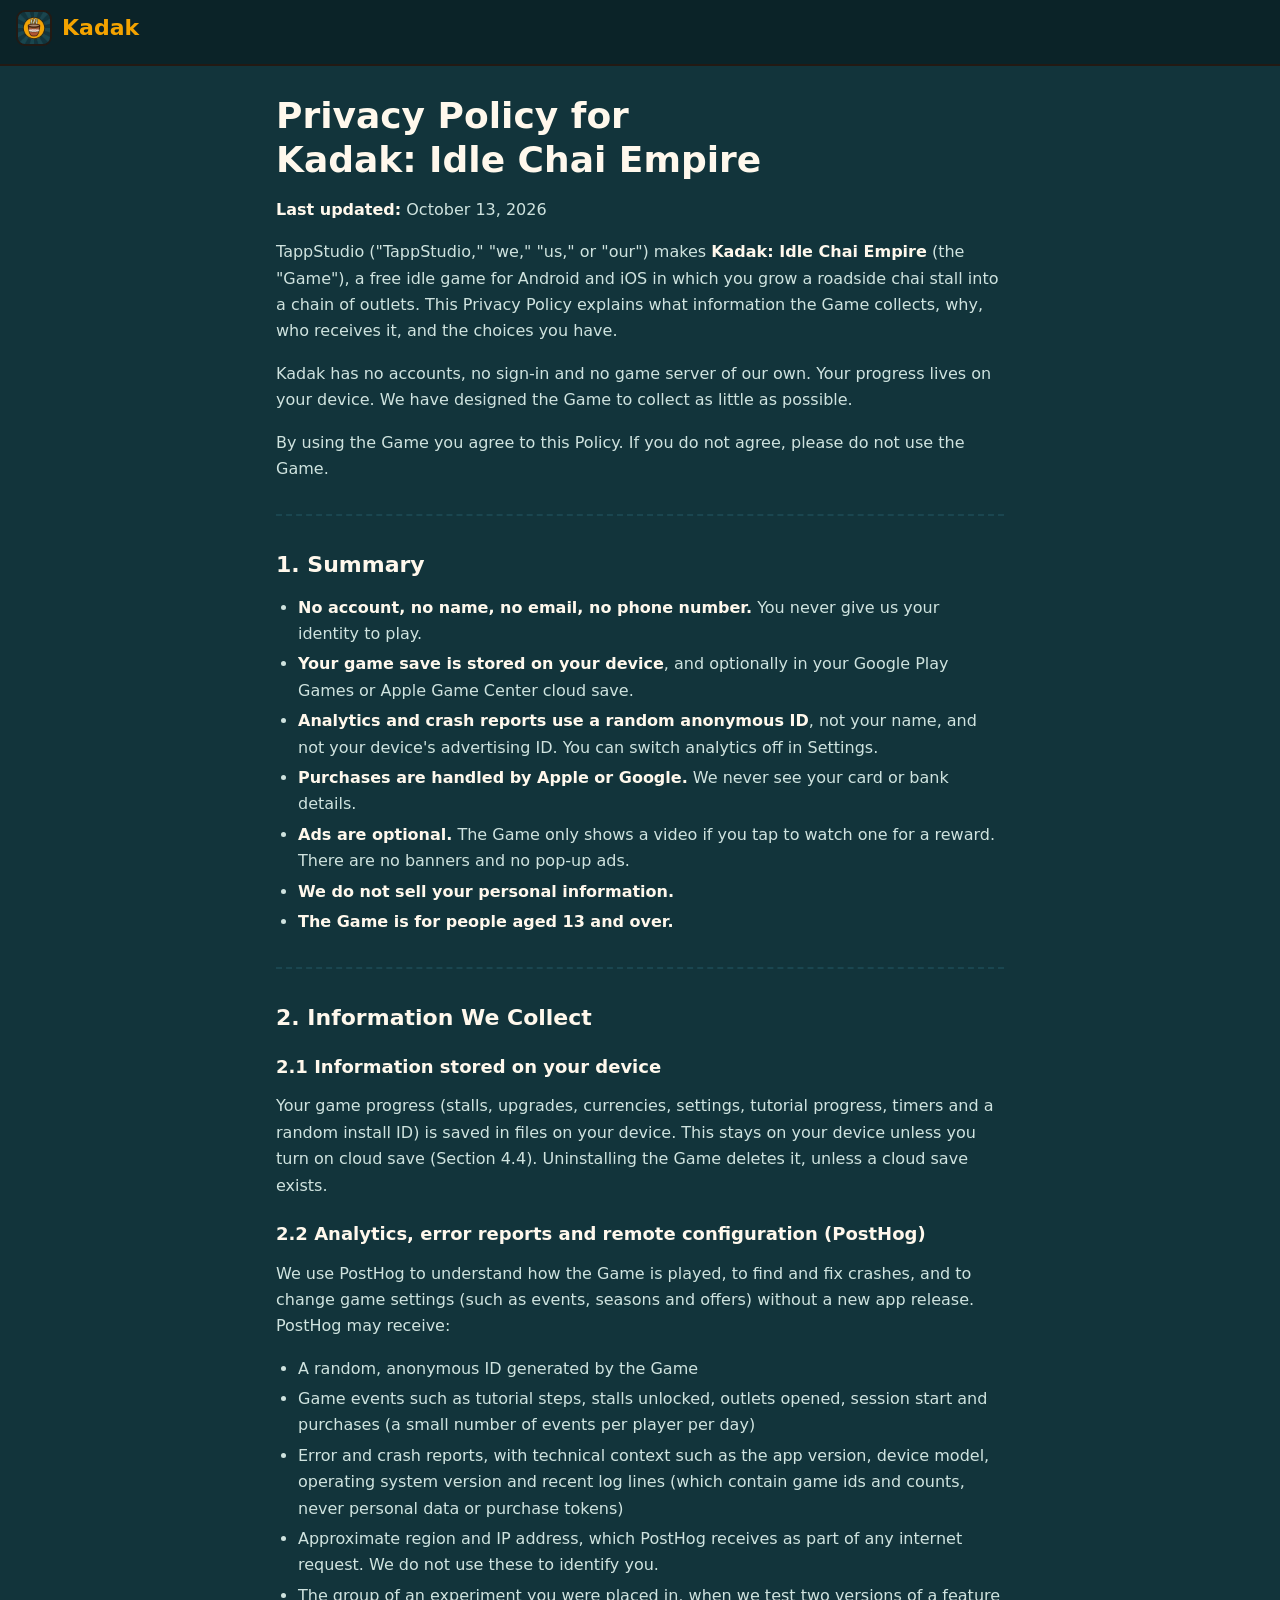
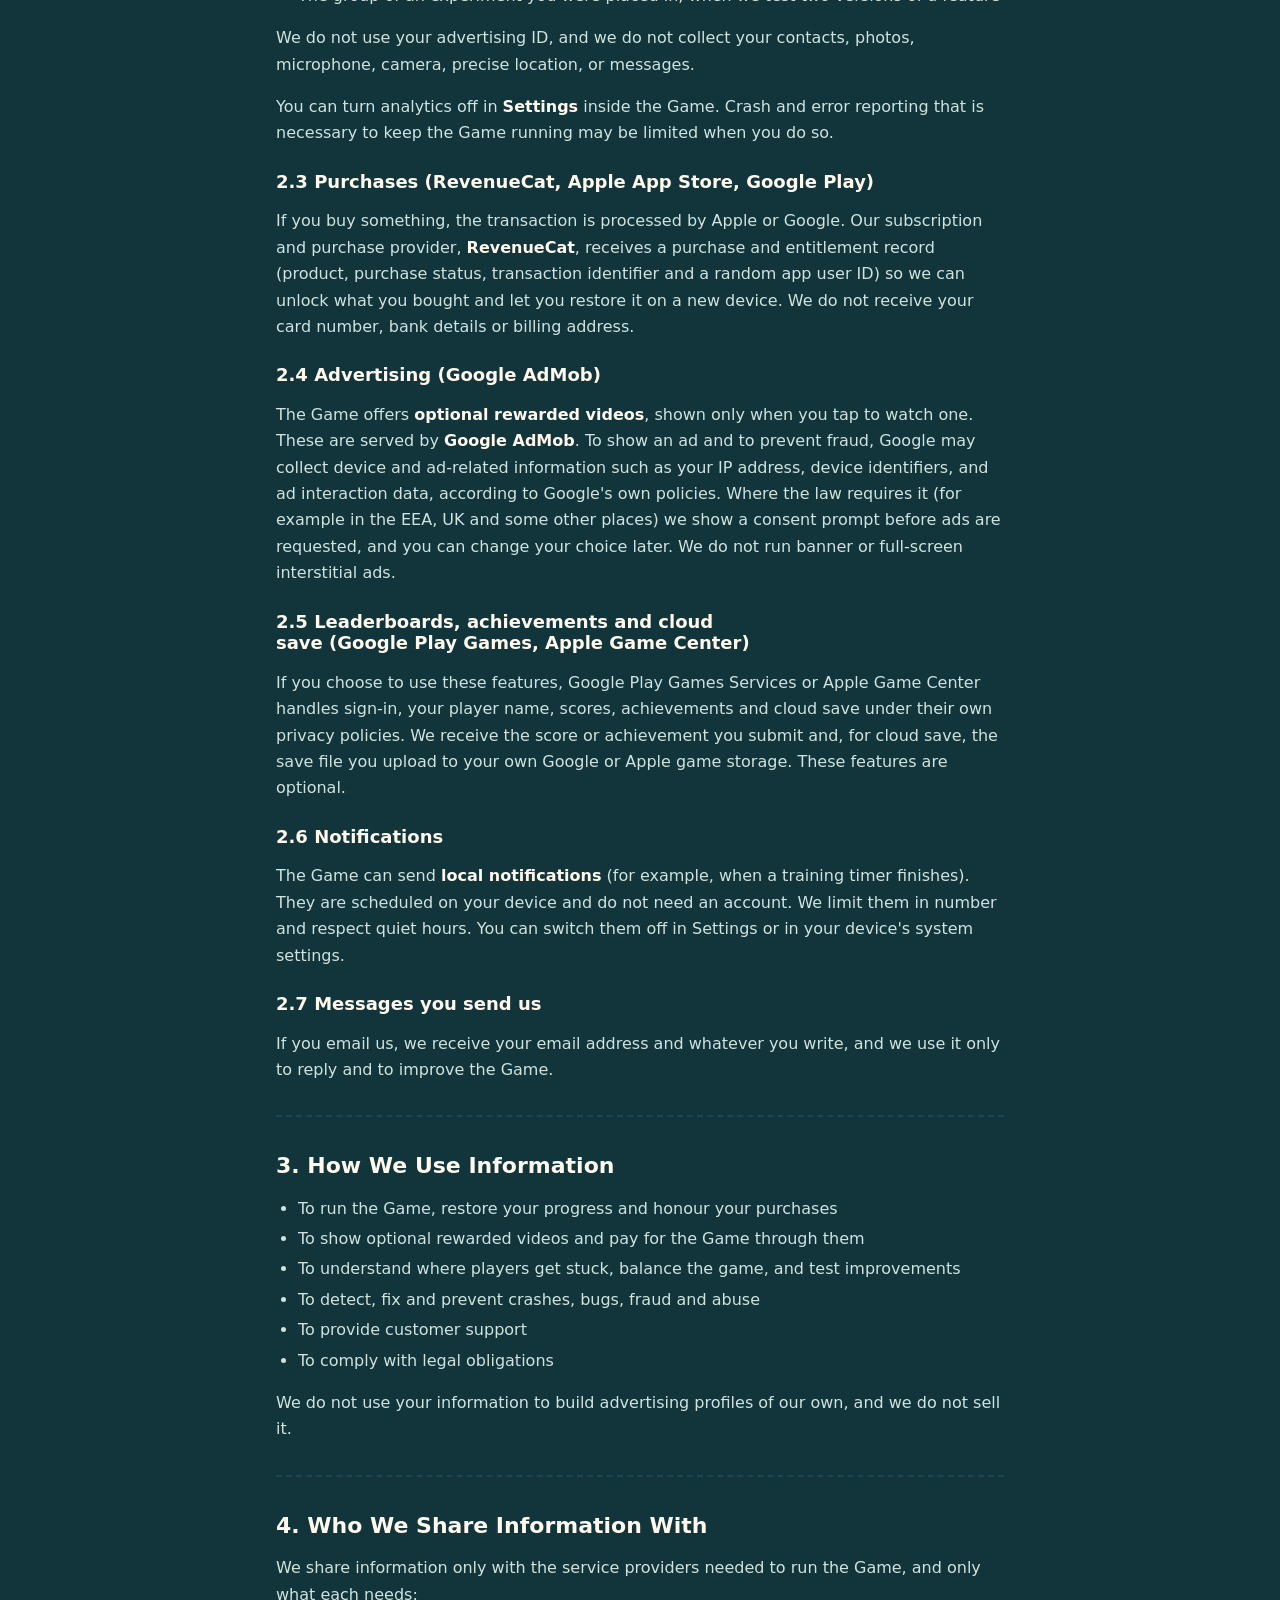
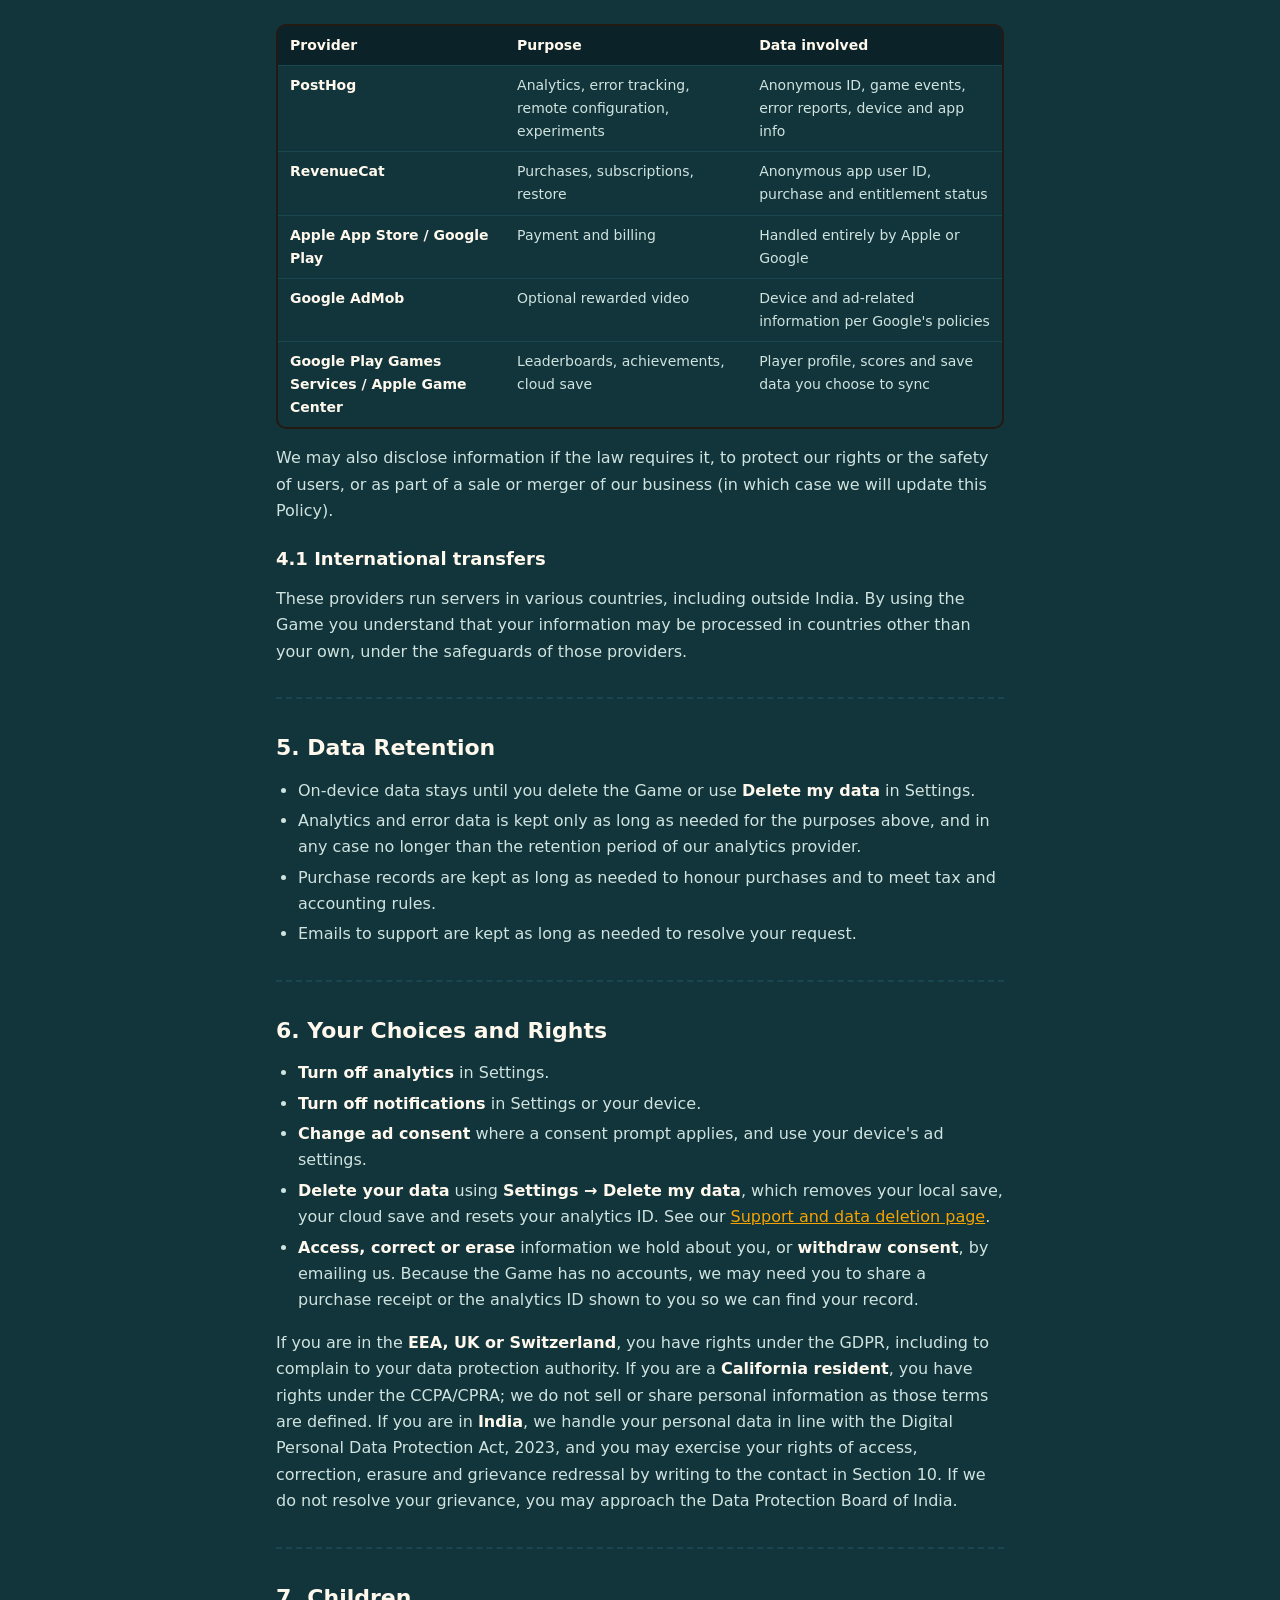
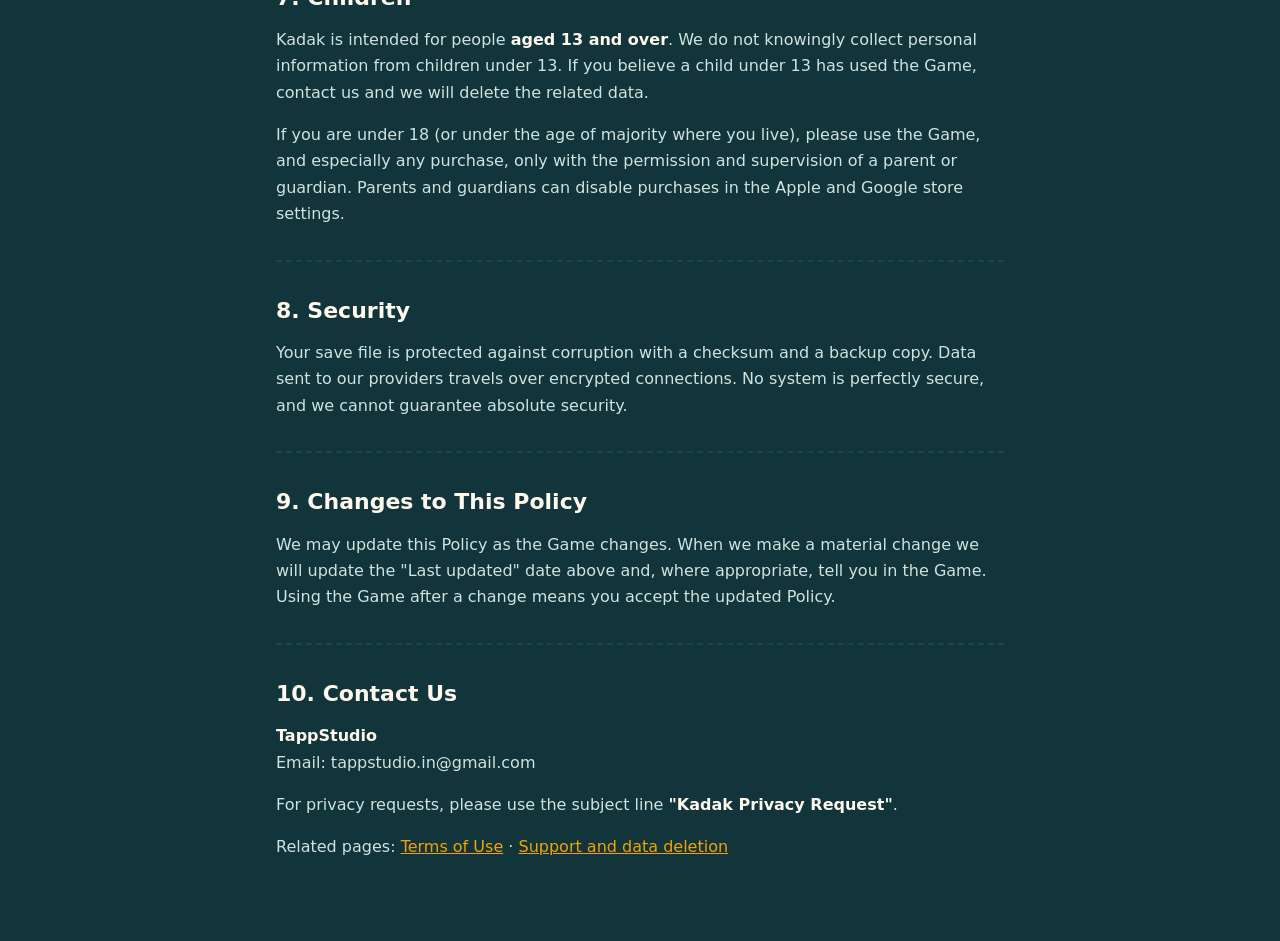
==== privacy-policy/index.html @ 05699f22 "feat: Kadak teaser (live-sky tapri) and legal pages for kadakchai.tappstudio.in Co-Authored-By: Clau" ====
<!DOCTYPE html>
<html lang="en">
<head>
<meta charset="utf-8">
<meta name="viewport" content="width=device-width, initial-scale=1, viewport-fit=cover">
<title>Privacy Policy | Kadak</title>
<meta name="description" content="Privacy Policy for Kadak: Idle Chai Empire by TappStudio.">
<meta name="robots" content="noindex">
<link rel="canonical" href="https://kadakchai.tappstudio.in/privacy-policy/">
<meta name="theme-color" content="#12343B">
<meta name="color-scheme" content="dark">
<link rel="icon" href="/assets/favicon-48.png" sizes="48x48">
<link rel="apple-touch-icon" href="/assets/apple-touch-icon.png">
<link rel="stylesheet" href="/assets/legal.css">
</head>
<body>
<header class="bar"><a href="/"><img src="/assets/icon-96.webp" alt="" width="36" height="36">Kadak</a></header>
<main class="doc">
<h1 id="privacy-policy-for-kadak-idle-chai-empire">Privacy Policy for Kadak: Idle Chai Empire</h1>
<p><strong>Last updated:</strong> October 13, 2026</p>
<p>TappStudio ("TappStudio," "we," "us," or "our") makes <strong>Kadak: Idle Chai Empire</strong> (the "Game"), a free idle game for Android and iOS in which you grow a roadside chai stall into a chain of outlets. This Privacy Policy explains what information the Game collects, why, who receives it, and the choices you have.</p>
<p>Kadak has no accounts, no sign-in and no game server of our own. Your progress lives on your device. We have designed the Game to collect as little as possible.</p>
<p>By using the Game you agree to this Policy. If you do not agree, please do not use the Game.</p>
<hr />
<h2 id="1-summary">1. Summary</h2>
<ul>
<li><strong>No account, no name, no email, no phone number.</strong> You never give us your identity to play.</li>
<li><strong>Your game save is stored on your device</strong>, and optionally in your Google Play Games or Apple Game Center cloud save.</li>
<li><strong>Analytics and crash reports use a random anonymous ID</strong>, not your name, and not your device's advertising ID. You can switch analytics off in Settings.</li>
<li><strong>Purchases are handled by Apple or Google.</strong> We never see your card or bank details.</li>
<li><strong>Ads are optional.</strong> The Game only shows a video if you tap to watch one for a reward. There are no banners and no pop-up ads.</li>
<li><strong>We do not sell your personal information.</strong></li>
<li><strong>The Game is for people aged 13 and over.</strong></li>
</ul>
<hr />
<h2 id="2-information-we-collect">2. Information We Collect</h2>
<h3 id="21-information-stored-on-your-device">2.1 Information stored on your device</h3>
<p>Your game progress (stalls, upgrades, currencies, settings, tutorial progress, timers and a random install ID) is saved in files on your device. This stays on your device unless you turn on cloud save (Section 4.4). Uninstalling the Game deletes it, unless a cloud save exists.</p>
<h3 id="22-analytics-error-reports-and-remote-configuration-posthog">2.2 Analytics, error reports and remote configuration (PostHog)</h3>
<p>We use PostHog to understand how the Game is played, to find and fix crashes, and to change game settings (such as events, seasons and offers) without a new app release. PostHog may receive:</p>
<ul>
<li>A random, anonymous ID generated by the Game</li>
<li>Game events such as tutorial steps, stalls unlocked, outlets opened, session start and purchases (a small number of events per player per day)</li>
<li>Error and crash reports, with technical context such as the app version, device model, operating system version and recent log lines (which contain game ids and counts, never personal data or purchase tokens)</li>
<li>Approximate region and IP address, which PostHog receives as part of any internet request. We do not use these to identify you.</li>
<li>The group of an experiment you were placed in, when we test two versions of a feature</li>
</ul>
<p>We do not use your advertising ID, and we do not collect your contacts, photos, microphone, camera, precise location, or messages.</p>
<p>You can turn analytics off in <strong>Settings</strong> inside the Game. Crash and error reporting that is necessary to keep the Game running may be limited when you do so.</p>
<h3 id="23-purchases-revenuecat-apple-app-store-google-play">2.3 Purchases (RevenueCat, Apple App Store, Google Play)</h3>
<p>If you buy something, the transaction is processed by Apple or Google. Our subscription and purchase provider, <strong>RevenueCat</strong>, receives a purchase and entitlement record (product, purchase status, transaction identifier and a random app user ID) so we can unlock what you bought and let you restore it on a new device. We do not receive your card number, bank details or billing address.</p>
<h3 id="24-advertising-google-admob">2.4 Advertising (Google AdMob)</h3>
<p>The Game offers <strong>optional rewarded videos</strong>, shown only when you tap to watch one. These are served by <strong>Google AdMob</strong>. To show an ad and to prevent fraud, Google may collect device and ad-related information such as your IP address, device identifiers, and ad interaction data, according to Google's own policies. Where the law requires it (for example in the EEA, UK and some other places) we show a consent prompt before ads are requested, and you can change your choice later. We do not run banner or full-screen interstitial ads.</p>
<h3 id="25-leaderboards-achievements-and-cloud-save-google-play-games-apple-game-center">2.5 Leaderboards, achievements and cloud save (Google Play Games, Apple Game Center)</h3>
<p>If you choose to use these features, Google Play Games Services or Apple Game Center handles sign-in, your player name, scores, achievements and cloud save under their own privacy policies. We receive the score or achievement you submit and, for cloud save, the save file you upload to your own Google or Apple game storage. These features are optional.</p>
<h3 id="26-notifications">2.6 Notifications</h3>
<p>The Game can send <strong>local notifications</strong> (for example, when a training timer finishes). They are scheduled on your device and do not need an account. We limit them in number and respect quiet hours. You can switch them off in Settings or in your device's system settings.</p>
<h3 id="27-messages-you-send-us">2.7 Messages you send us</h3>
<p>If you email us, we receive your email address and whatever you write, and we use it only to reply and to improve the Game.</p>
<hr />
<h2 id="3-how-we-use-information">3. How We Use Information</h2>
<ul>
<li>To run the Game, restore your progress and honour your purchases</li>
<li>To show optional rewarded videos and pay for the Game through them</li>
<li>To understand where players get stuck, balance the game, and test improvements</li>
<li>To detect, fix and prevent crashes, bugs, fraud and abuse</li>
<li>To provide customer support</li>
<li>To comply with legal obligations</li>
</ul>
<p>We do not use your information to build advertising profiles of our own, and we do not sell it.</p>
<hr />
<h2 id="4-who-we-share-information-with">4. Who We Share Information With</h2>
<p>We share information only with the service providers needed to run the Game, and only what each needs:</p>
<div class="table"><table>
<thead>
<tr>
<th>Provider</th>
<th>Purpose</th>
<th>Data involved</th>
</tr>
</thead>
<tbody>
<tr>
<td><strong>PostHog</strong></td>
<td>Analytics, error tracking, remote configuration, experiments</td>
<td>Anonymous ID, game events, error reports, device and app info</td>
</tr>
<tr>
<td><strong>RevenueCat</strong></td>
<td>Purchases, subscriptions, restore</td>
<td>Anonymous app user ID, purchase and entitlement status</td>
</tr>
<tr>
<td><strong>Apple App Store / Google Play</strong></td>
<td>Payment and billing</td>
<td>Handled entirely by Apple or Google</td>
</tr>
<tr>
<td><strong>Google AdMob</strong></td>
<td>Optional rewarded video</td>
<td>Device and ad-related information per Google's policies</td>
</tr>
<tr>
<td><strong>Google Play Games Services / Apple Game Center</strong></td>
<td>Leaderboards, achievements, cloud save</td>
<td>Player profile, scores and save data you choose to sync</td>
</tr>
</tbody>
</table></div>
<p>We may also disclose information if the law requires it, to protect our rights or the safety of users, or as part of a sale or merger of our business (in which case we will update this Policy).</p>
<h3 id="41-international-transfers">4.1 International transfers</h3>
<p>These providers run servers in various countries, including outside India. By using the Game you understand that your information may be processed in countries other than your own, under the safeguards of those providers.</p>
<hr />
<h2 id="5-data-retention">5. Data Retention</h2>
<ul>
<li>On-device data stays until you delete the Game or use <strong>Delete my data</strong> in Settings.</li>
<li>Analytics and error data is kept only as long as needed for the purposes above, and in any case no longer than the retention period of our analytics provider.</li>
<li>Purchase records are kept as long as needed to honour purchases and to meet tax and accounting rules.</li>
<li>Emails to support are kept as long as needed to resolve your request.</li>
</ul>
<hr />
<h2 id="6-your-choices-and-rights">6. Your Choices and Rights</h2>
<ul>
<li><strong>Turn off analytics</strong> in Settings.</li>
<li><strong>Turn off notifications</strong> in Settings or your device.</li>
<li><strong>Change ad consent</strong> where a consent prompt applies, and use your device's ad settings.</li>
<li><strong>Delete your data</strong> using <strong>Settings → Delete my data</strong>, which removes your local save, your cloud save and resets your analytics ID. See our <a href="https://kadakchai.tappstudio.in/support/">Support and data deletion page</a>.</li>
<li><strong>Access, correct or erase</strong> information we hold about you, or <strong>withdraw consent</strong>, by emailing us. Because the Game has no accounts, we may need you to share a purchase receipt or the analytics ID shown to you so we can find your record.</li>
</ul>
<p>If you are in the <strong>EEA, UK or Switzerland</strong>, you have rights under the GDPR, including to complain to your data protection authority. If you are a <strong>California resident</strong>, you have rights under the CCPA/CPRA; we do not sell or share personal information as those terms are defined. If you are in <strong>India</strong>, we handle your personal data in line with the Digital Personal Data Protection Act, 2023, and you may exercise your rights of access, correction, erasure and grievance redressal by writing to the contact in Section 10. If we do not resolve your grievance, you may approach the Data Protection Board of India.</p>
<hr />
<h2 id="7-children">7. Children</h2>
<p>Kadak is intended for people <strong>aged 13 and over</strong>. We do not knowingly collect personal information from children under 13. If you believe a child under 13 has used the Game, contact us and we will delete the related data.</p>
<p>If you are under 18 (or under the age of majority where you live), please use the Game, and especially any purchase, only with the permission and supervision of a parent or guardian. Parents and guardians can disable purchases in the Apple and Google store settings.</p>
<hr />
<h2 id="8-security">8. Security</h2>
<p>Your save file is protected against corruption with a checksum and a backup copy. Data sent to our providers travels over encrypted connections. No system is perfectly secure, and we cannot guarantee absolute security.</p>
<hr />
<h2 id="9-changes-to-this-policy">9. Changes to This Policy</h2>
<p>We may update this Policy as the Game changes. When we make a material change we will update the "Last updated" date above and, where appropriate, tell you in the Game. Using the Game after a change means you accept the updated Policy.</p>
<hr />
<h2 id="10-contact-us">10. Contact Us</h2>
<p><strong>TappStudio</strong><br />
Email: tappstudio.in@gmail.com</p>
<p>For privacy requests, please use the subject line <strong>"Kadak Privacy Request"</strong>.</p>
<p>Related pages: <a href="https://kadakchai.tappstudio.in/terms/">Terms of Use</a> · <a href="https://kadakchai.tappstudio.in/support/">Support and data deletion</a></p>
</main>
</body>
</html>
---- assets/legal.css ----
/* Legal and support pages: Pital night ground, newsprint text. */
:root {
  --night-deep: #0B2328; --night: #12343B; --night-raised: #1A4650;
  --tulsi: #8EC3BF; --steam: #CFE3DF; --paper: #FFF8EC; --ink: #231A14;
  --marigold: #F4A300; --haldi: #FFE1AD;
  color-scheme: dark;
}
* { box-sizing: border-box; }
body { margin: 0; background: var(--night); color: var(--steam); font: 400 16px/1.65 Mukta, system-ui, -apple-system, "Segoe UI", sans-serif; -webkit-text-size-adjust: 100%; }
.bar { position: sticky; top: 0; background: var(--night-deep); border-bottom: 2px solid var(--ink); padding: 10px 16px; padding-top: calc(env(safe-area-inset-top) + 10px); }
.bar a { display: inline-flex; align-items: center; gap: 10px; color: var(--marigold); font: 800 22px/1 "Baloo 2", system-ui, sans-serif; text-decoration: none; }
.bar img { border-radius: 9px; border: 2px solid var(--ink); }
.doc { max-width: 760px; margin: 0 auto; padding: 28px 16px 64px; overflow-wrap: anywhere; }
h1, h2, h3 { color: var(--paper); line-height: 1.2; text-wrap: balance; }
h1 { font-size: clamp(26px, 6vw, 36px); margin: 0 0 12px; }
h2 { font-size: 22px; margin: 36px 0 8px; }
h3 { font-size: 18px; margin: 24px 0 6px; }
strong { color: var(--paper); }
a { color: var(--marigold); }
a:hover { color: var(--haldi); }
code { background: var(--night-deep); padding: 1px 6px; border-radius: 6px; font-size: .9em; }
hr { border: 0; border-top: 2px dashed var(--night-raised); margin: 32px 0; }
ul, ol { padding-left: 22px; }
li { margin: 4px 0; }
.table { overflow-x: auto; margin: 16px 0; border: 2px solid var(--ink); border-radius: 10px; }
table { border-collapse: collapse; width: 100%; min-width: 520px; font-size: 14px; }
th, td { text-align: left; vertical-align: top; padding: 8px 12px; border-bottom: 1px solid var(--night-raised); }
th { background: var(--night-deep); color: var(--paper); }
tr:last-child td { border-bottom: 0; }
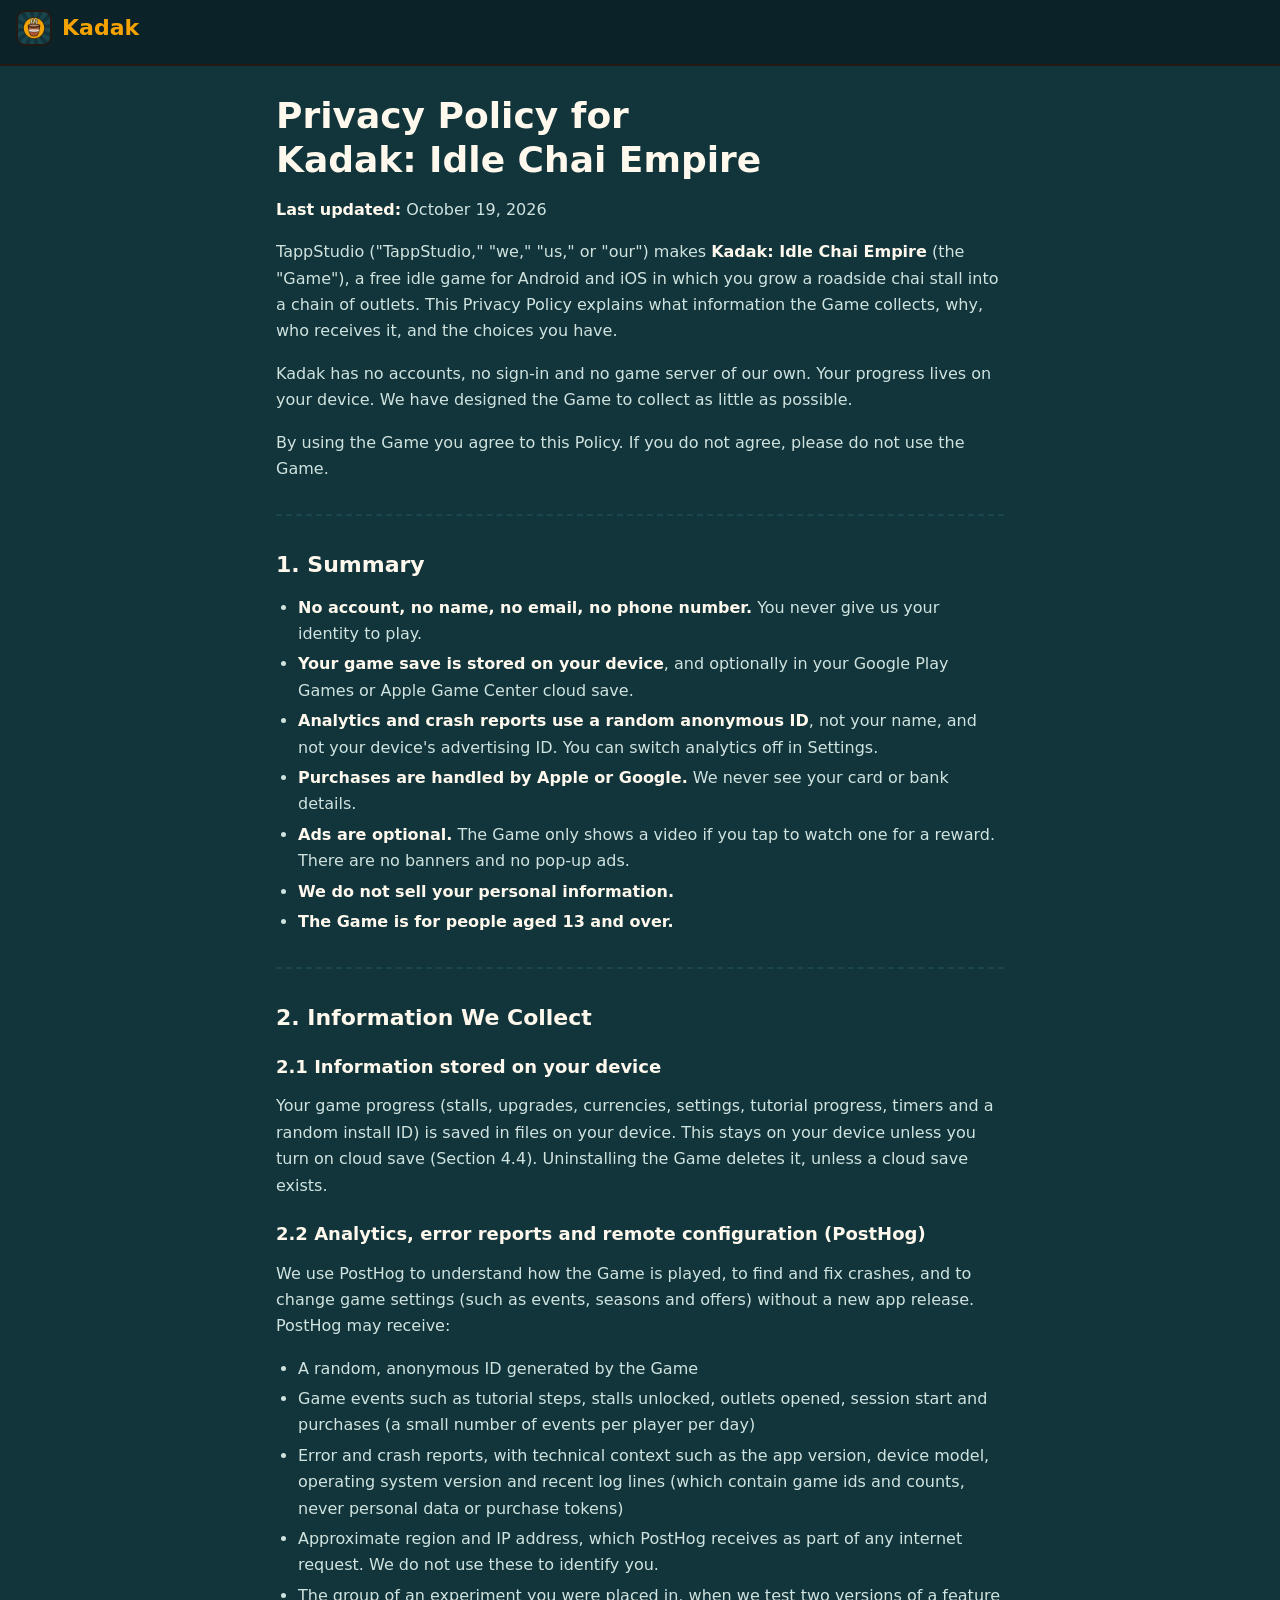
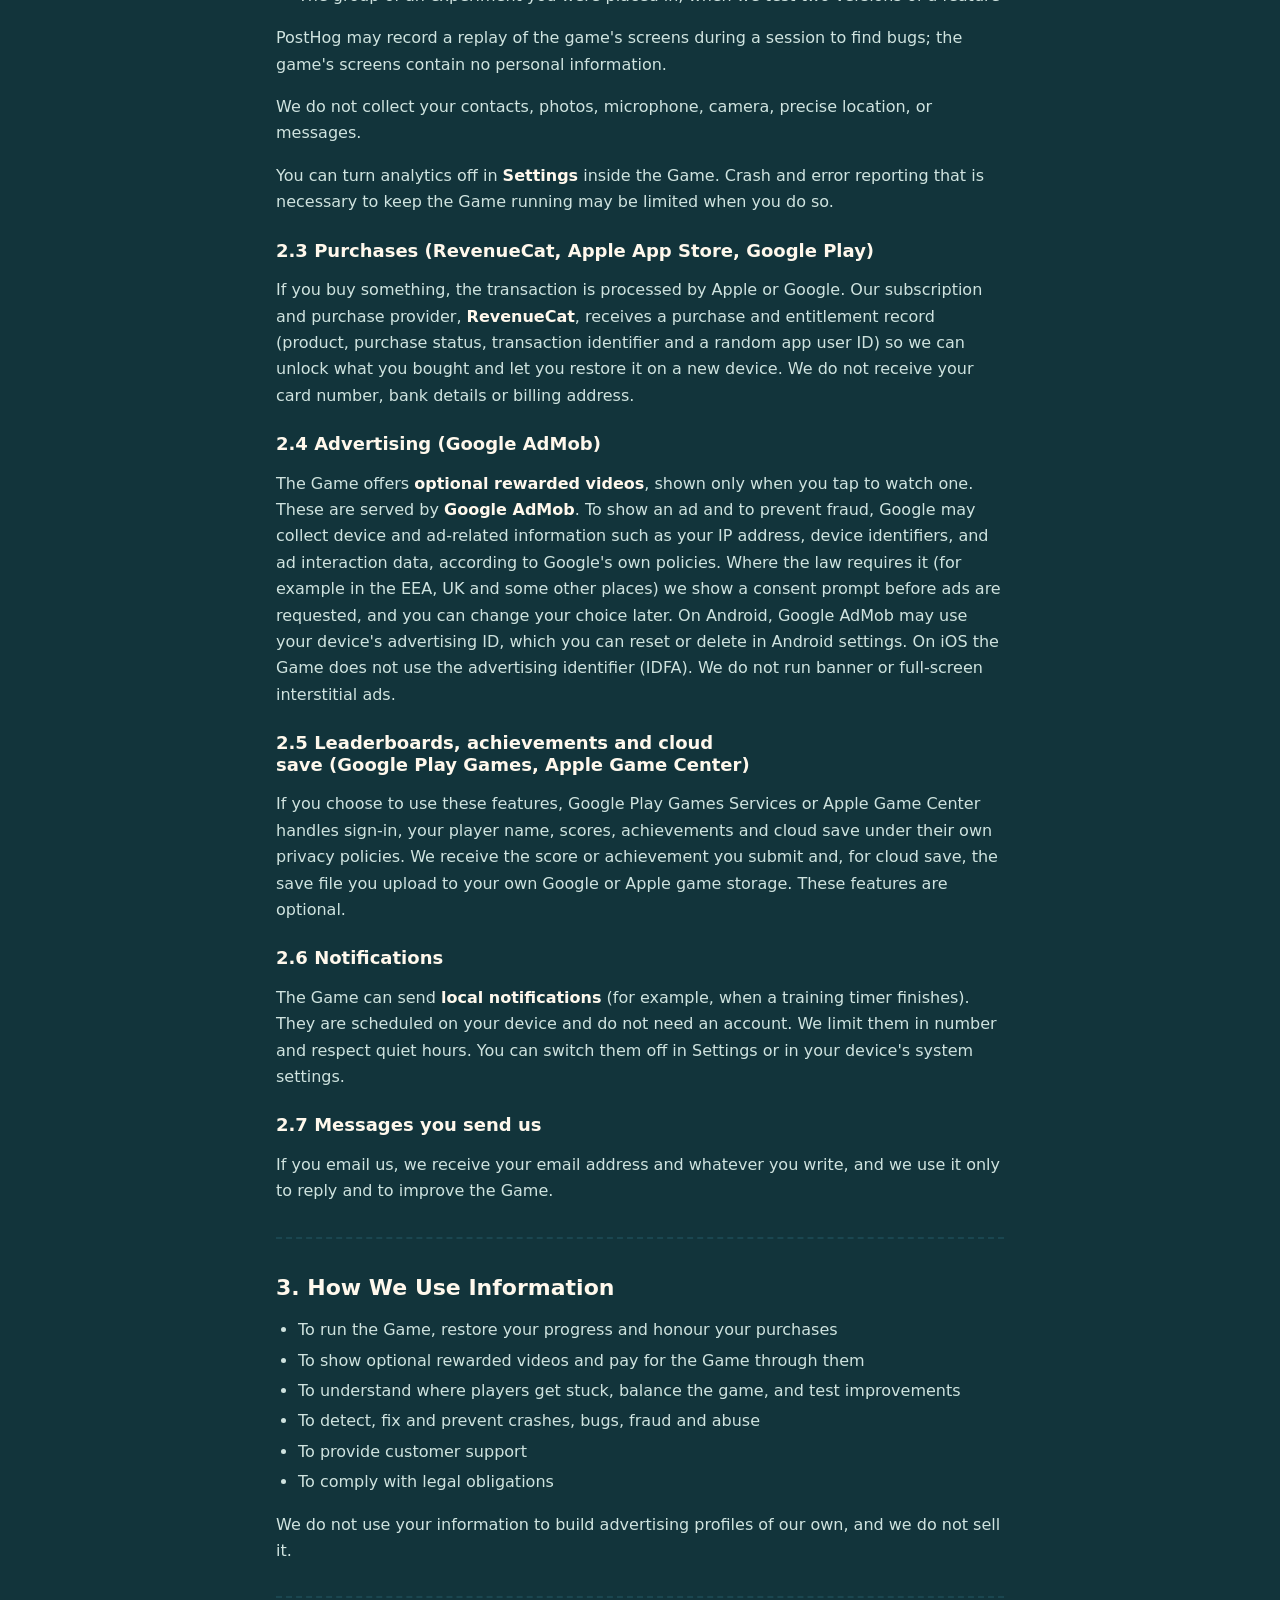
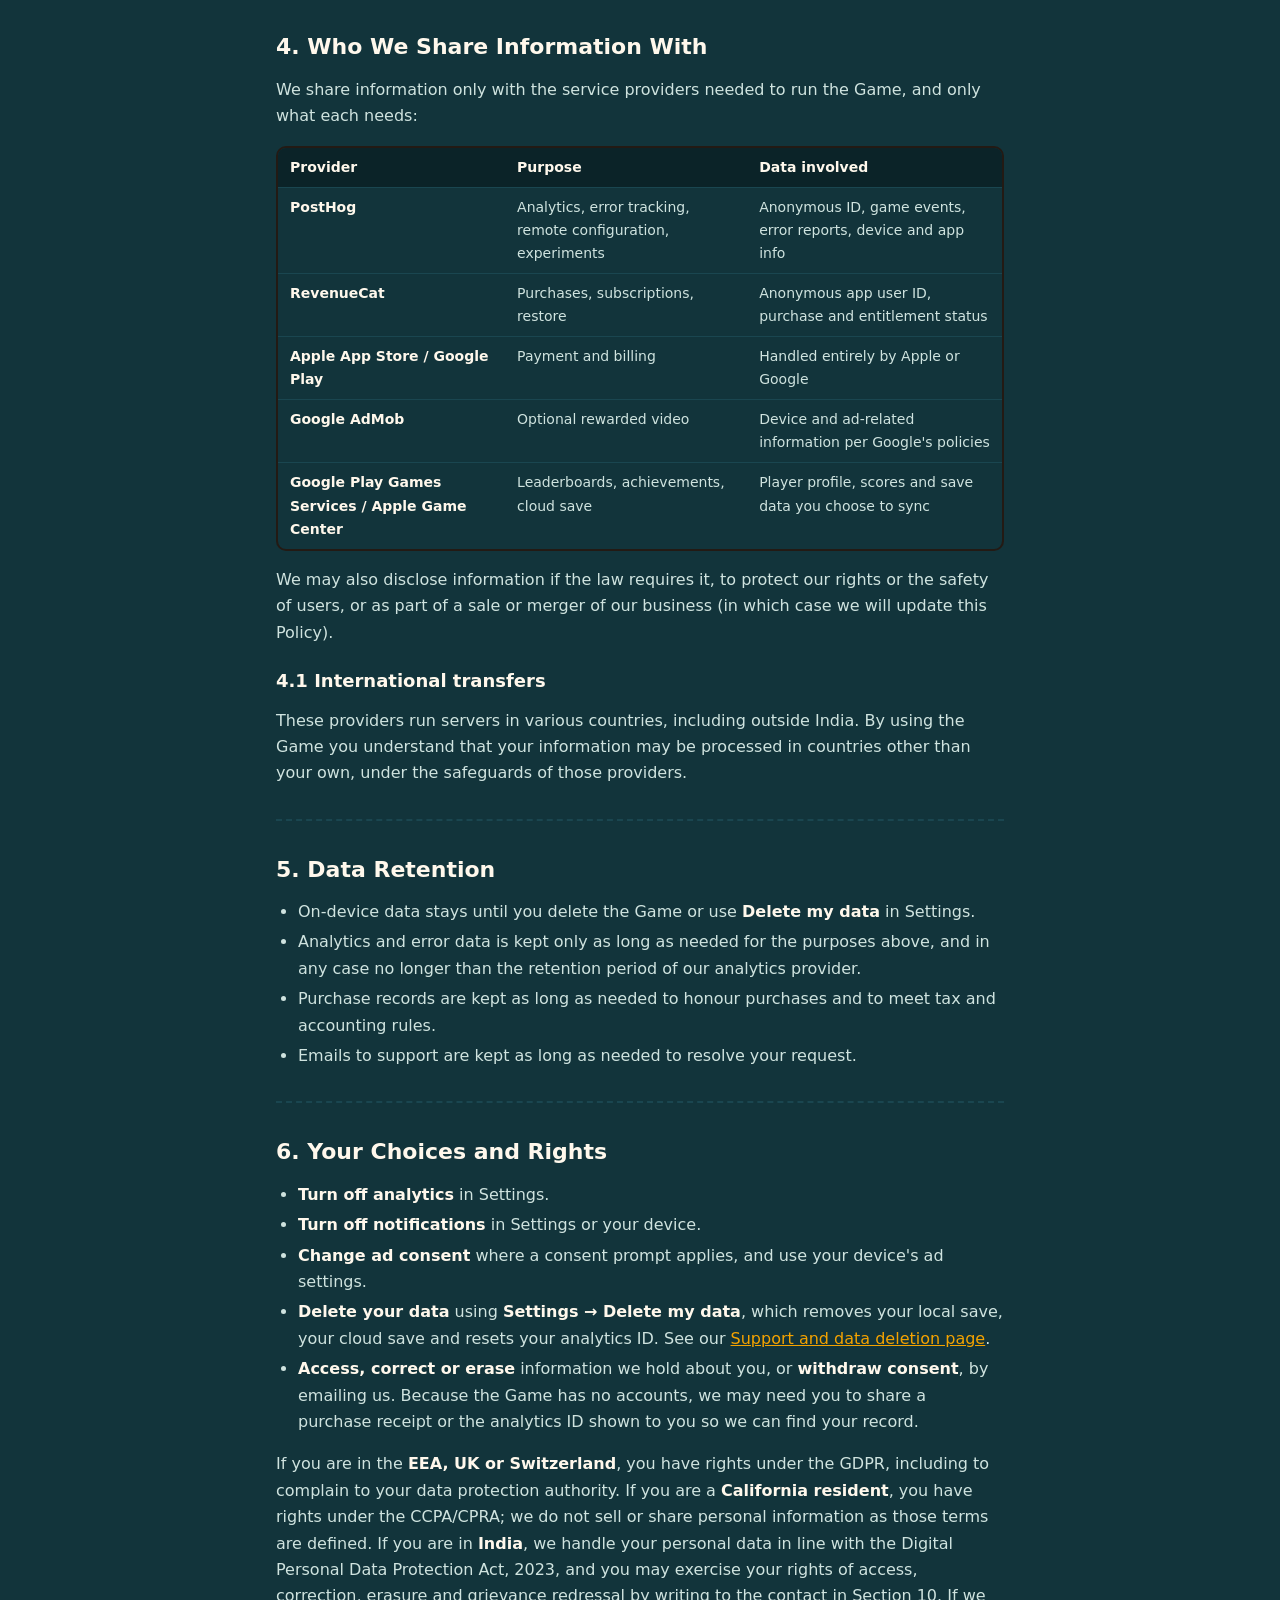
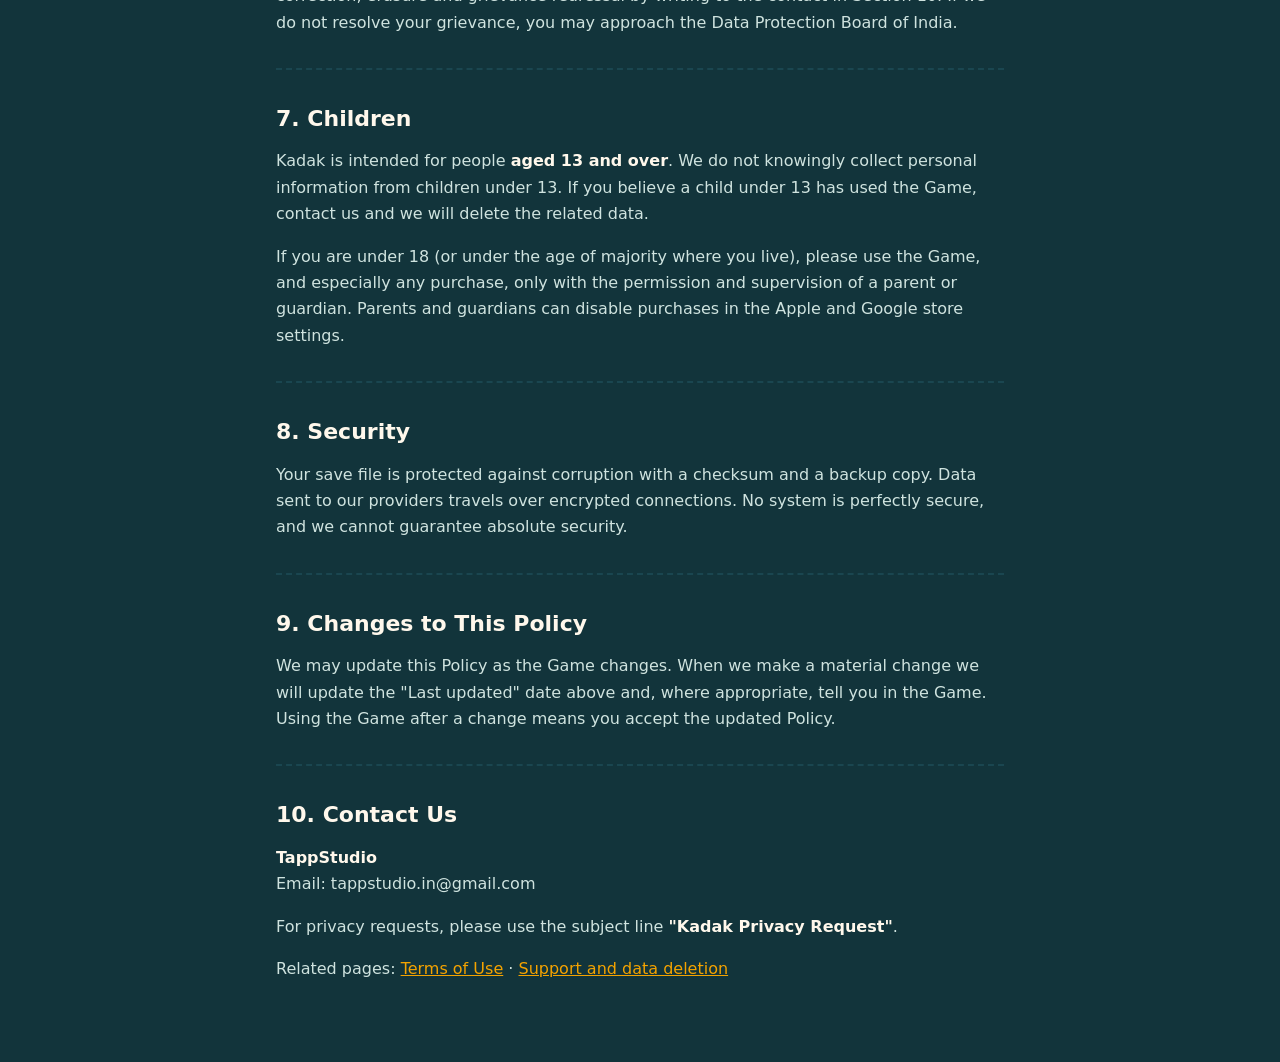
==== commit bf54c7f5: "feat: Privacy policy - PostHog session replay and AdMob advertising ID disclosures Co-Authored-By: C" ====
--- a/privacy-policy/index.html
+++ b/privacy-policy/index.html
@@ -17,7 +17,7 @@
 <header class="bar"><a href="/"><img src="/assets/icon-96.webp" alt="" width="36" height="36">Kadak</a></header>
 <main class="doc">
 <h1 id="privacy-policy-for-kadak-idle-chai-empire">Privacy Policy for Kadak: Idle Chai Empire</h1>
-<p><strong>Last updated:</strong> October 13, 2026</p>
+<p><strong>Last updated:</strong> October 19, 2026</p>
 <p>TappStudio ("TappStudio," "we," "us," or "our") makes <strong>Kadak: Idle Chai Empire</strong> (the "Game"), a free idle game for Android and iOS in which you grow a roadside chai stall into a chain of outlets. This Privacy Policy explains what information the Game collects, why, who receives it, and the choices you have.</p>
 <p>Kadak has no accounts, no sign-in and no game server of our own. Your progress lives on your device. We have designed the Game to collect as little as possible.</p>
 <p>By using the Game you agree to this Policy. If you do not agree, please do not use the Game.</p>
@@ -45,12 +45,13 @@
 <li>Approximate region and IP address, which PostHog receives as part of any internet request. We do not use these to identify you.</li>
 <li>The group of an experiment you were placed in, when we test two versions of a feature</li>
 </ul>
-<p>We do not use your advertising ID, and we do not collect your contacts, photos, microphone, camera, precise location, or messages.</p>
+<p>PostHog may record a replay of the game's screens during a session to find bugs; the game's screens contain no personal information.</p>
+<p>We do not collect your contacts, photos, microphone, camera, precise location, or messages.</p>
 <p>You can turn analytics off in <strong>Settings</strong> inside the Game. Crash and error reporting that is necessary to keep the Game running may be limited when you do so.</p>
 <h3 id="23-purchases-revenuecat-apple-app-store-google-play">2.3 Purchases (RevenueCat, Apple App Store, Google Play)</h3>
 <p>If you buy something, the transaction is processed by Apple or Google. Our subscription and purchase provider, <strong>RevenueCat</strong>, receives a purchase and entitlement record (product, purchase status, transaction identifier and a random app user ID) so we can unlock what you bought and let you restore it on a new device. We do not receive your card number, bank details or billing address.</p>
 <h3 id="24-advertising-google-admob">2.4 Advertising (Google AdMob)</h3>
-<p>The Game offers <strong>optional rewarded videos</strong>, shown only when you tap to watch one. These are served by <strong>Google AdMob</strong>. To show an ad and to prevent fraud, Google may collect device and ad-related information such as your IP address, device identifiers, and ad interaction data, according to Google's own policies. Where the law requires it (for example in the EEA, UK and some other places) we show a consent prompt before ads are requested, and you can change your choice later. We do not run banner or full-screen interstitial ads.</p>
+<p>The Game offers <strong>optional rewarded videos</strong>, shown only when you tap to watch one. These are served by <strong>Google AdMob</strong>. To show an ad and to prevent fraud, Google may collect device and ad-related information such as your IP address, device identifiers, and ad interaction data, according to Google's own policies. Where the law requires it (for example in the EEA, UK and some other places) we show a consent prompt before ads are requested, and you can change your choice later. On Android, Google AdMob may use your device's advertising ID, which you can reset or delete in Android settings. On iOS the Game does not use the advertising identifier (IDFA). We do not run banner or full-screen interstitial ads.</p>
 <h3 id="25-leaderboards-achievements-and-cloud-save-google-play-games-apple-game-center">2.5 Leaderboards, achievements and cloud save (Google Play Games, Apple Game Center)</h3>
 <p>If you choose to use these features, Google Play Games Services or Apple Game Center handles sign-in, your player name, scores, achievements and cloud save under their own privacy policies. We receive the score or achievement you submit and, for cloud save, the save file you upload to your own Google or Apple game storage. These features are optional.</p>
 <h3 id="26-notifications">2.6 Notifications</h3>
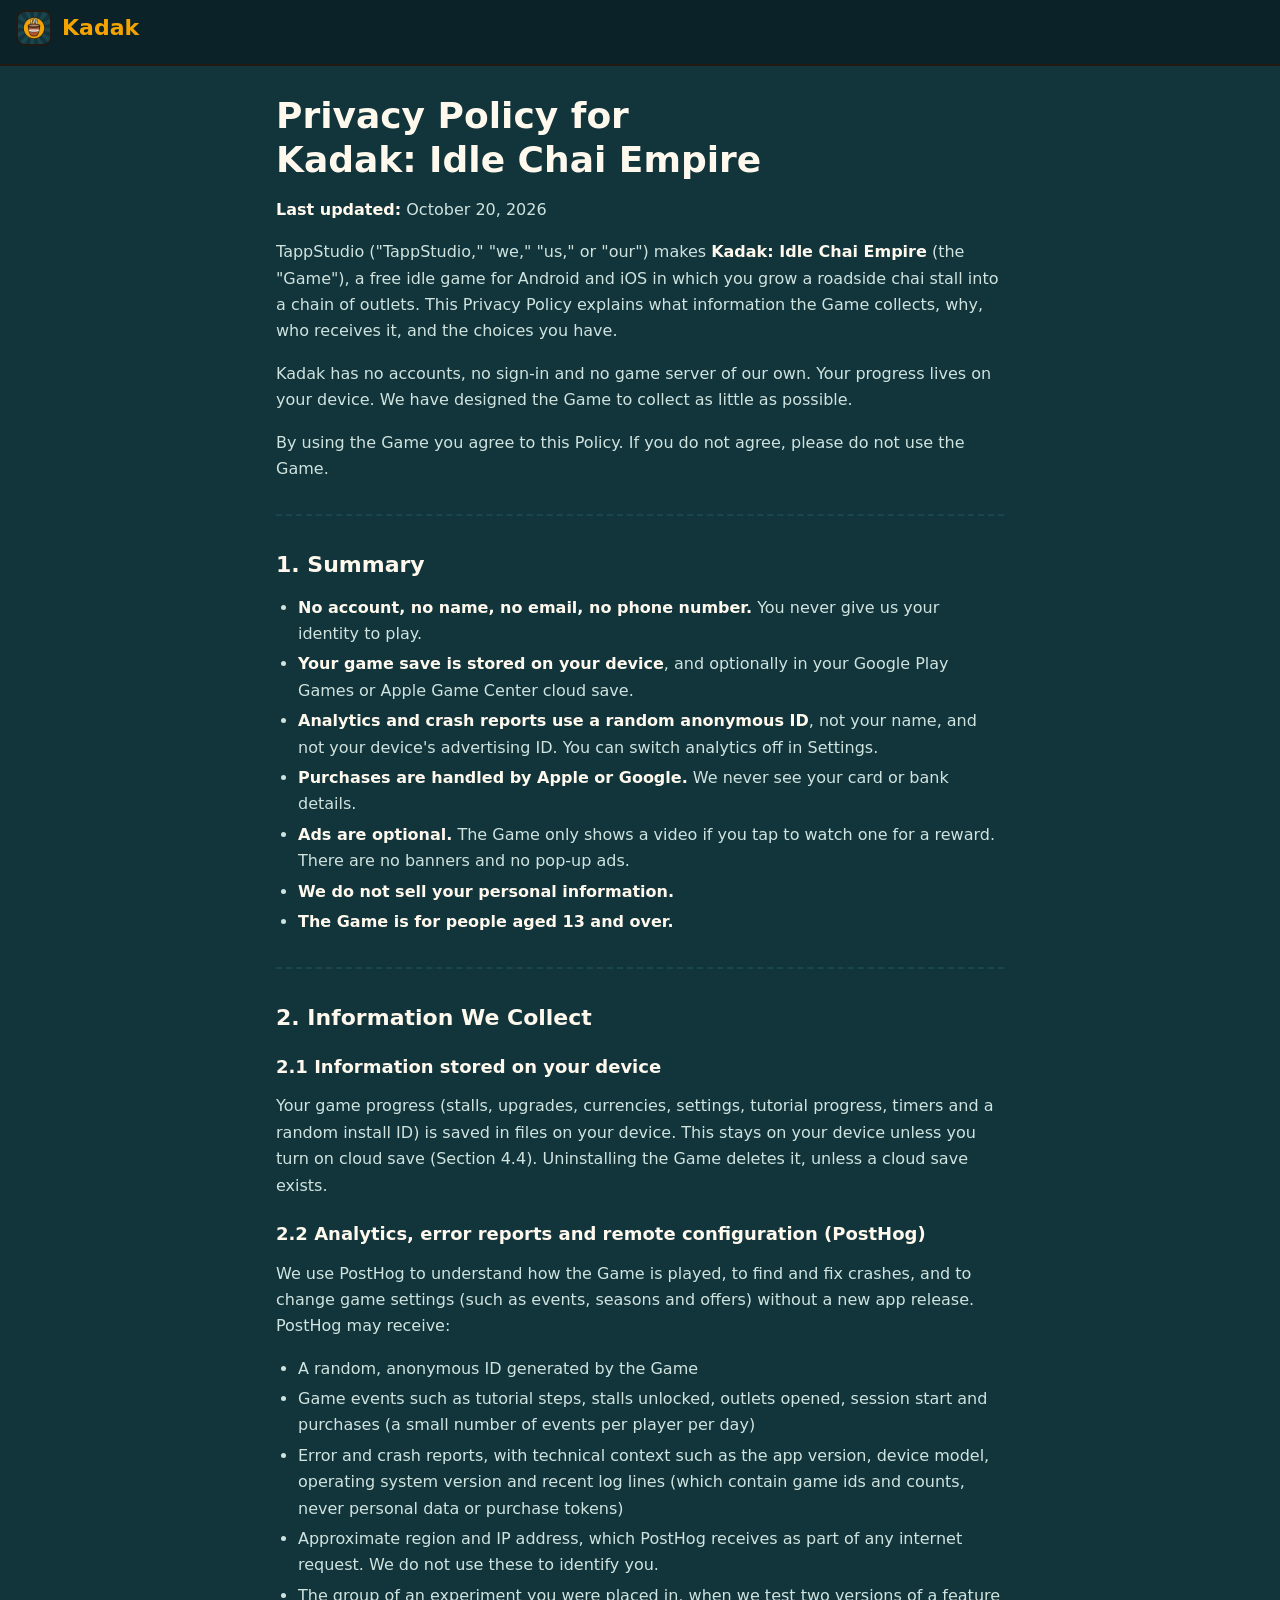
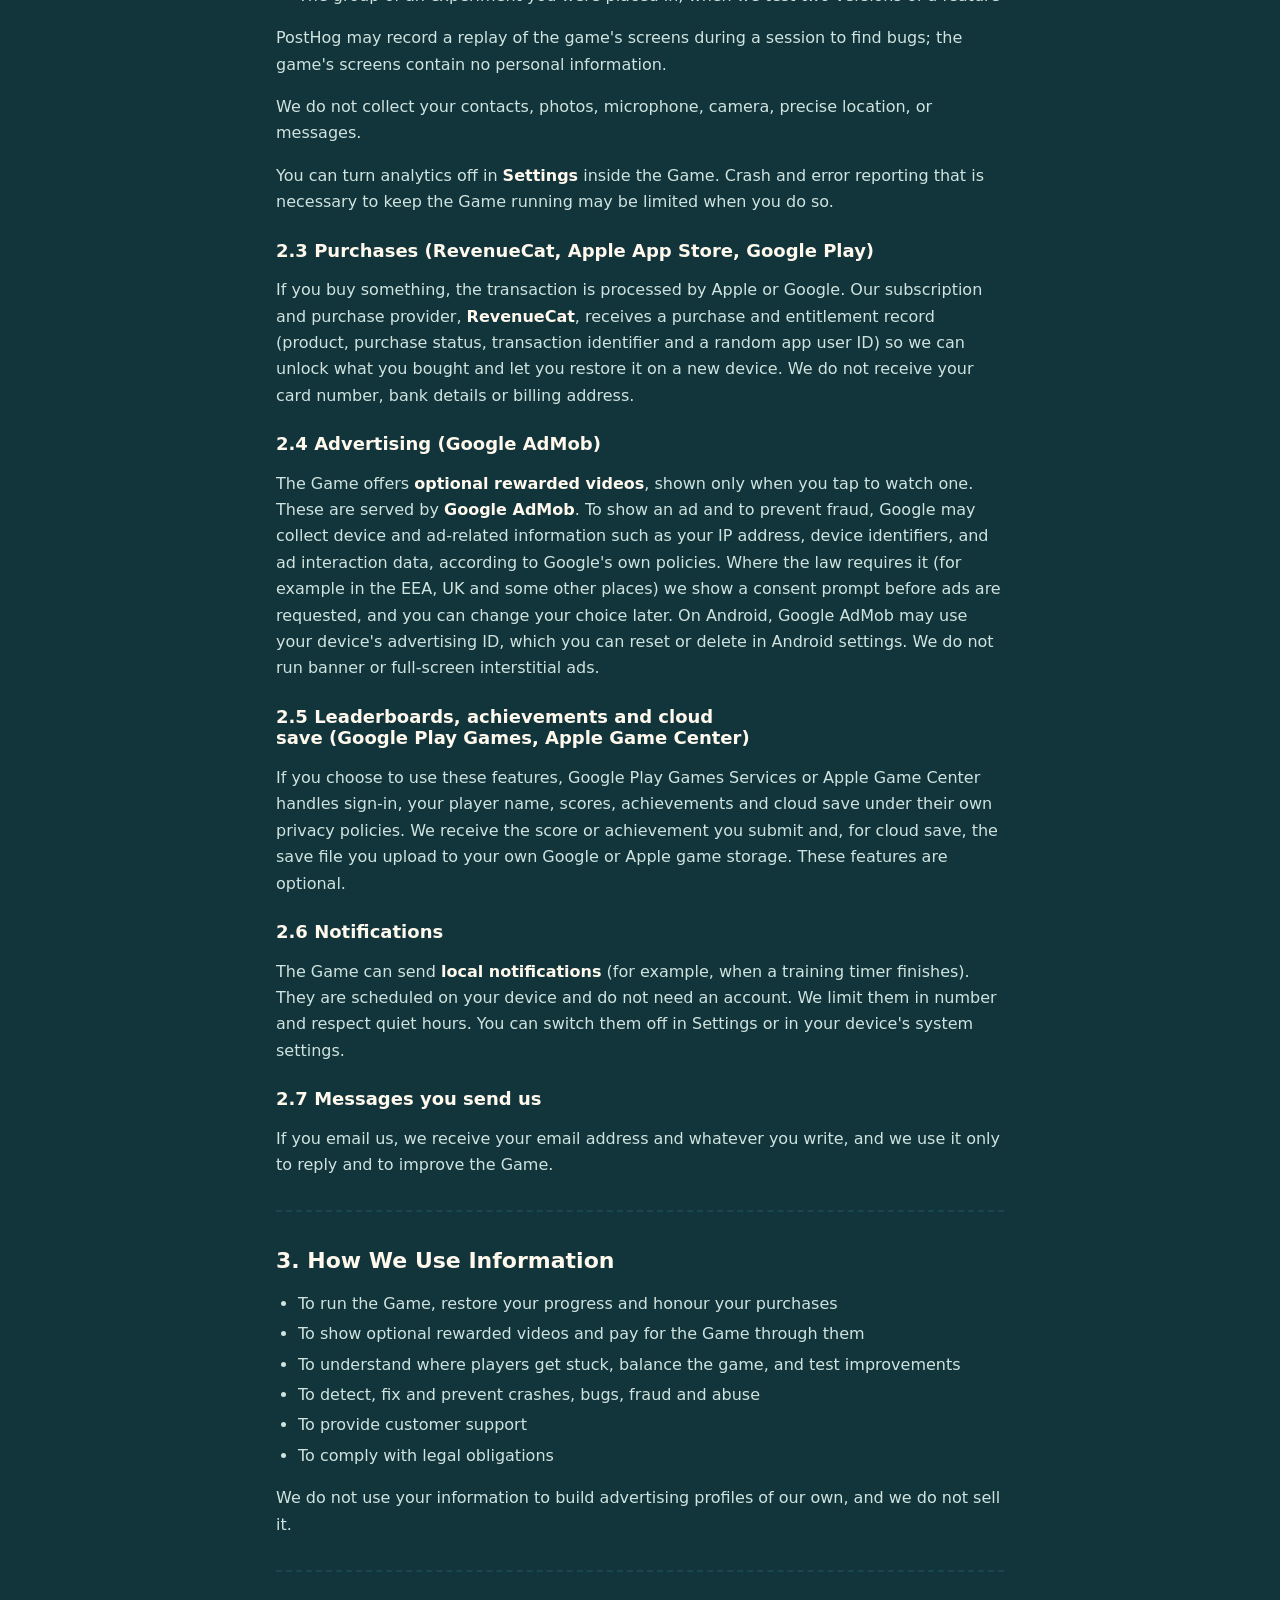
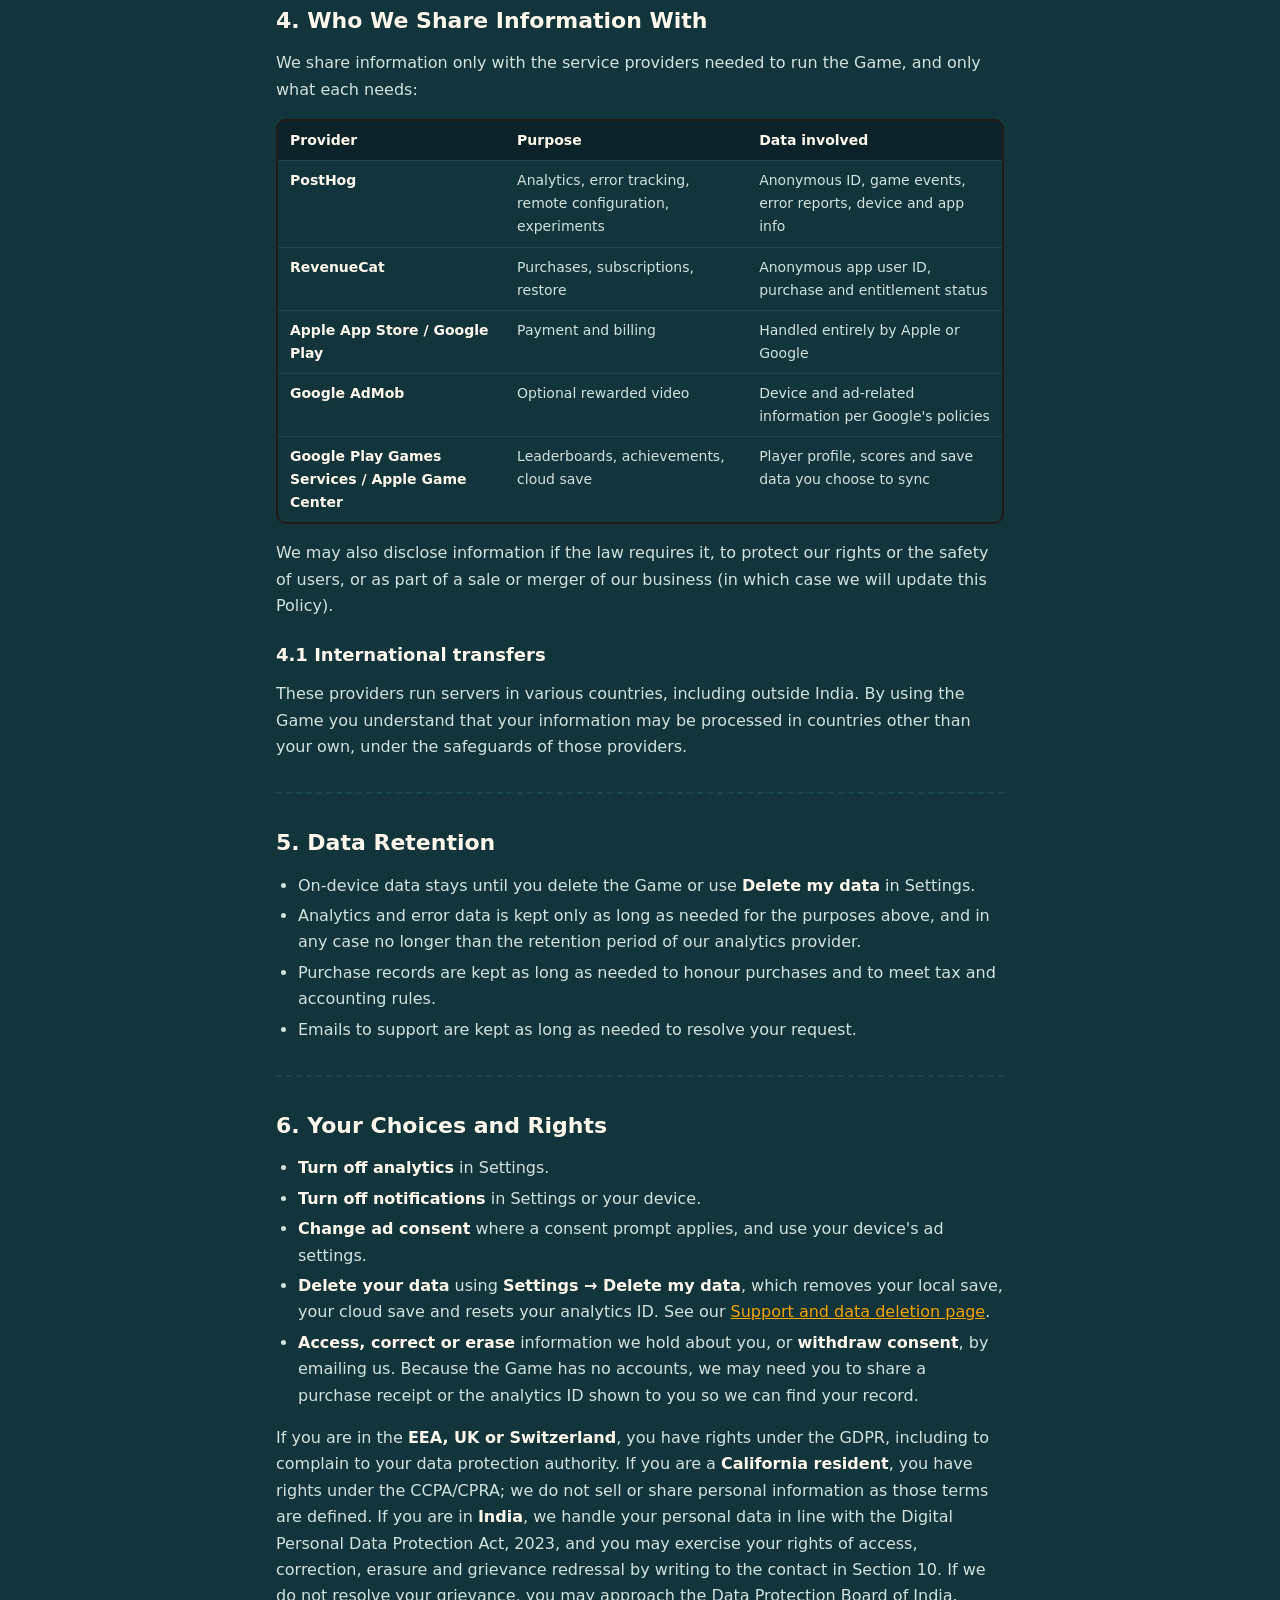
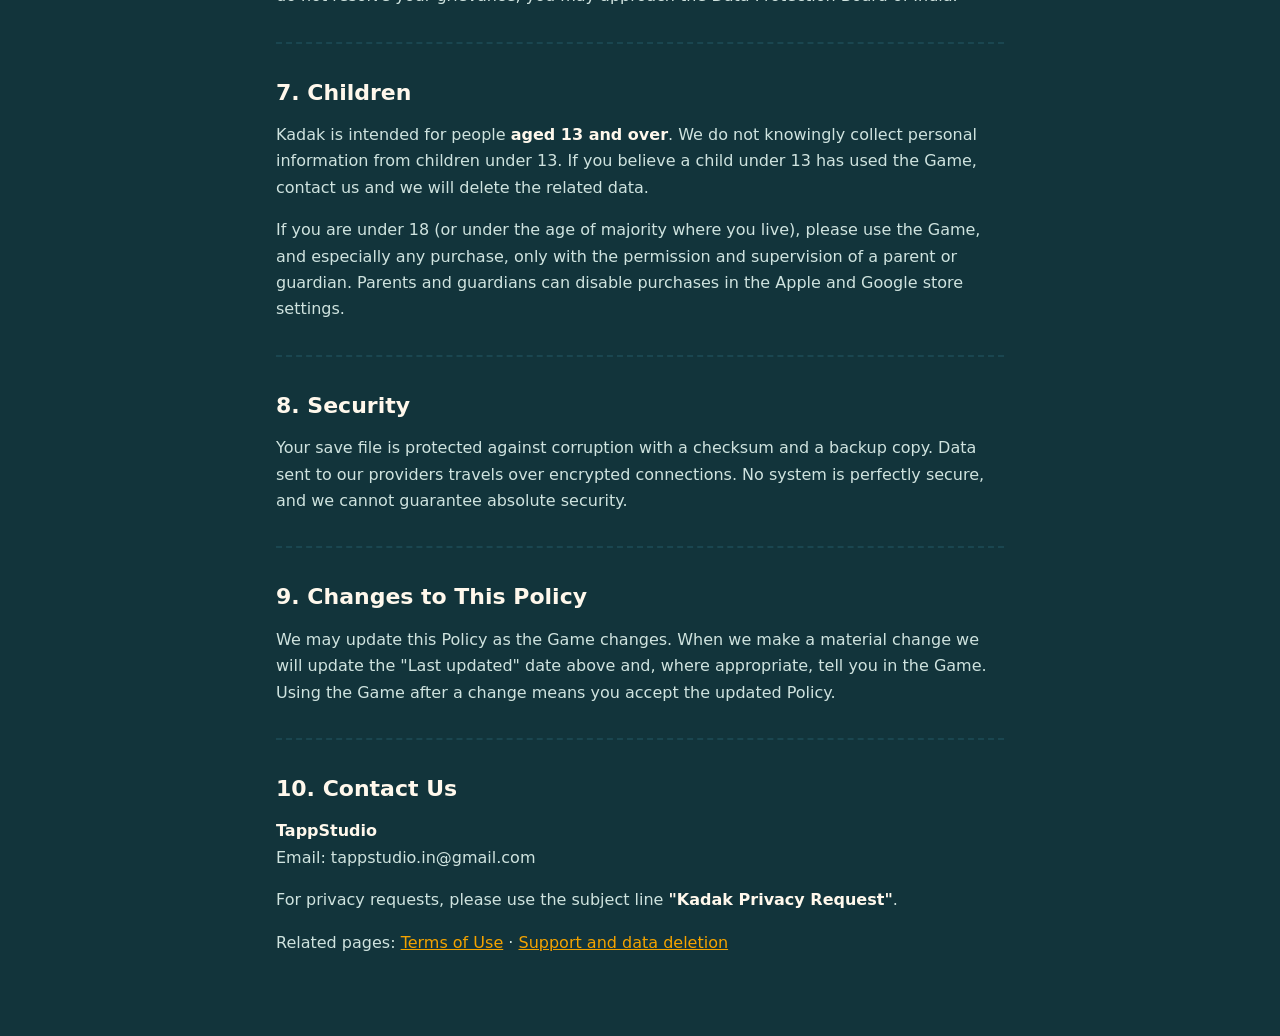
==== commit 956595ef: "feat: Privacy policy - match Data safety form (drop iOS IDFA sentence, update date) Co-Authored-By: " ====
--- a/privacy-policy/index.html
+++ b/privacy-policy/index.html
@@ -17,7 +17,7 @@
 <header class="bar"><a href="/"><img src="/assets/icon-96.webp" alt="" width="36" height="36">Kadak</a></header>
 <main class="doc">
 <h1 id="privacy-policy-for-kadak-idle-chai-empire">Privacy Policy for Kadak: Idle Chai Empire</h1>
-<p><strong>Last updated:</strong> October 19, 2026</p>
+<p><strong>Last updated:</strong> October 20, 2026</p>
 <p>TappStudio ("TappStudio," "we," "us," or "our") makes <strong>Kadak: Idle Chai Empire</strong> (the "Game"), a free idle game for Android and iOS in which you grow a roadside chai stall into a chain of outlets. This Privacy Policy explains what information the Game collects, why, who receives it, and the choices you have.</p>
 <p>Kadak has no accounts, no sign-in and no game server of our own. Your progress lives on your device. We have designed the Game to collect as little as possible.</p>
 <p>By using the Game you agree to this Policy. If you do not agree, please do not use the Game.</p>
@@ -51,7 +51,7 @@
 <h3 id="23-purchases-revenuecat-apple-app-store-google-play">2.3 Purchases (RevenueCat, Apple App Store, Google Play)</h3>
 <p>If you buy something, the transaction is processed by Apple or Google. Our subscription and purchase provider, <strong>RevenueCat</strong>, receives a purchase and entitlement record (product, purchase status, transaction identifier and a random app user ID) so we can unlock what you bought and let you restore it on a new device. We do not receive your card number, bank details or billing address.</p>
 <h3 id="24-advertising-google-admob">2.4 Advertising (Google AdMob)</h3>
-<p>The Game offers <strong>optional rewarded videos</strong>, shown only when you tap to watch one. These are served by <strong>Google AdMob</strong>. To show an ad and to prevent fraud, Google may collect device and ad-related information such as your IP address, device identifiers, and ad interaction data, according to Google's own policies. Where the law requires it (for example in the EEA, UK and some other places) we show a consent prompt before ads are requested, and you can change your choice later. On Android, Google AdMob may use your device's advertising ID, which you can reset or delete in Android settings. On iOS the Game does not use the advertising identifier (IDFA). We do not run banner or full-screen interstitial ads.</p>
+<p>The Game offers <strong>optional rewarded videos</strong>, shown only when you tap to watch one. These are served by <strong>Google AdMob</strong>. To show an ad and to prevent fraud, Google may collect device and ad-related information such as your IP address, device identifiers, and ad interaction data, according to Google's own policies. Where the law requires it (for example in the EEA, UK and some other places) we show a consent prompt before ads are requested, and you can change your choice later. On Android, Google AdMob may use your device's advertising ID, which you can reset or delete in Android settings. We do not run banner or full-screen interstitial ads.</p>
 <h3 id="25-leaderboards-achievements-and-cloud-save-google-play-games-apple-game-center">2.5 Leaderboards, achievements and cloud save (Google Play Games, Apple Game Center)</h3>
 <p>If you choose to use these features, Google Play Games Services or Apple Game Center handles sign-in, your player name, scores, achievements and cloud save under their own privacy policies. We receive the score or achievement you submit and, for cloud save, the save file you upload to your own Google or Apple game storage. These features are optional.</p>
 <h3 id="26-notifications">2.6 Notifications</h3>
